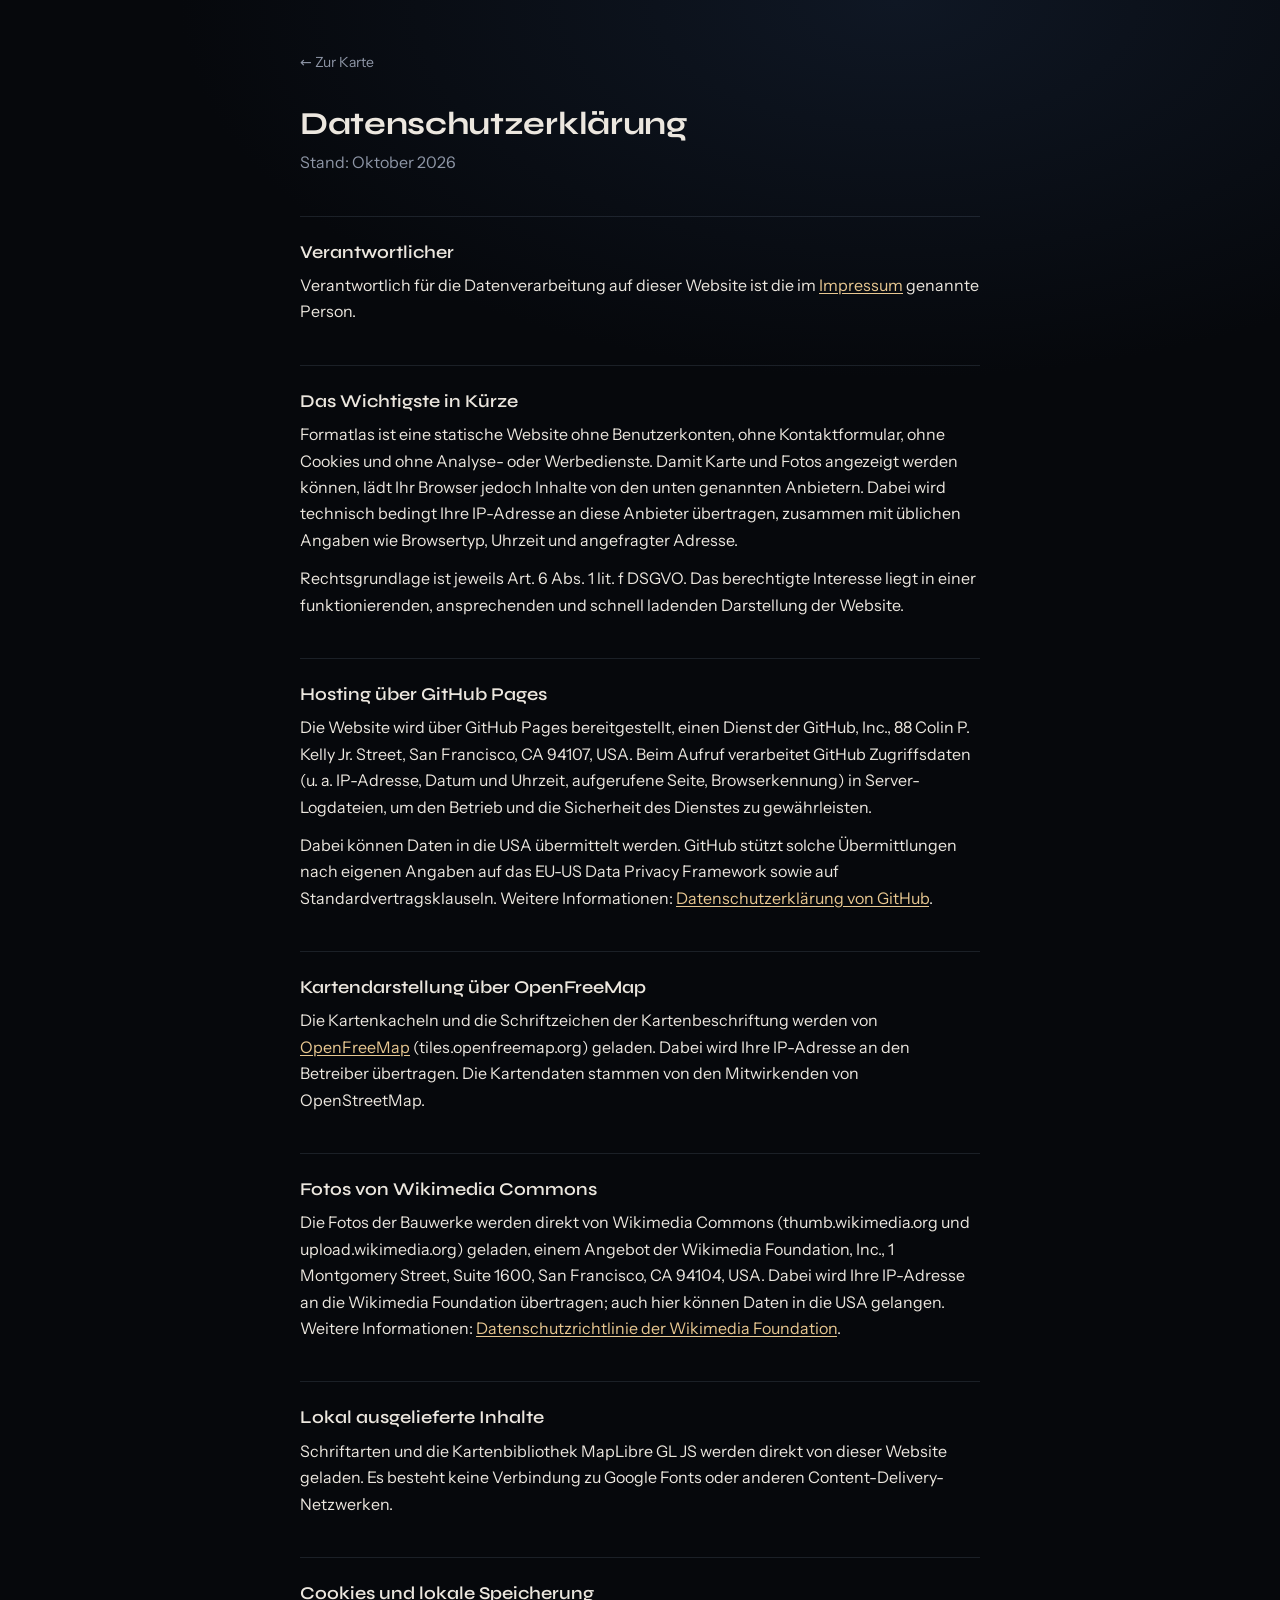
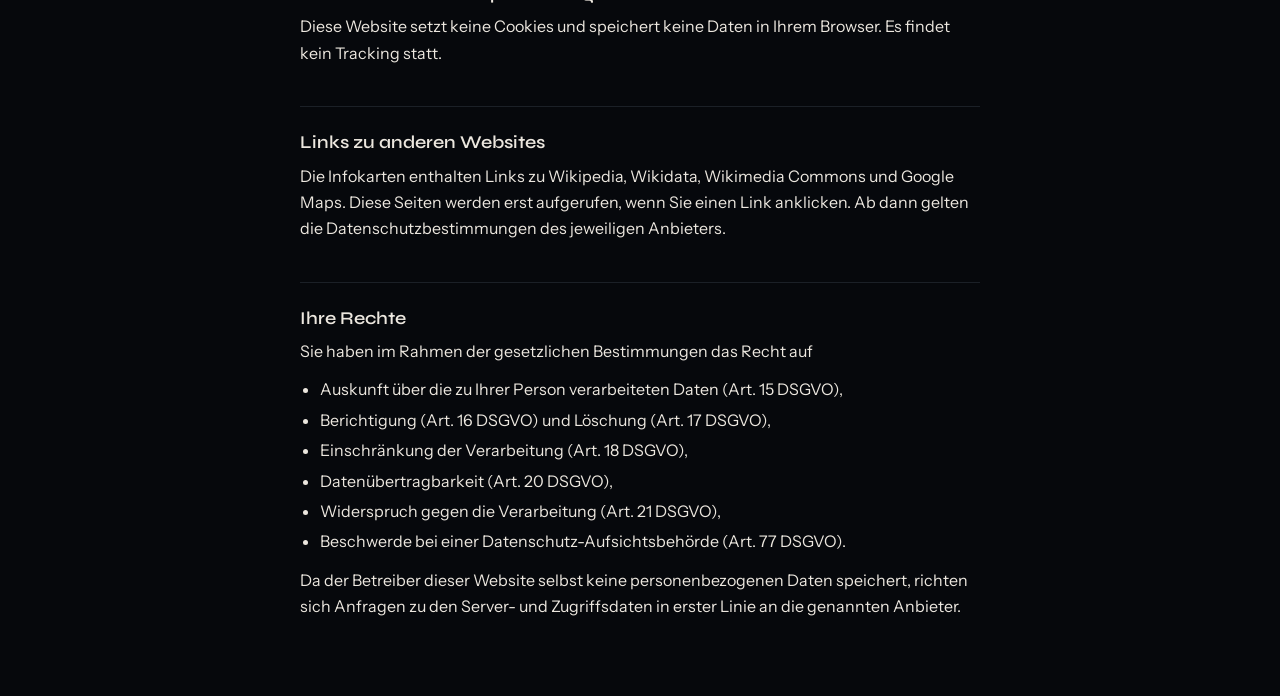
==== datenschutz.html @ 7c74ab6d "Formatlas: interaktive Architekturkarte 216 Bauten von 11 Architekten und Büros auf einem 3D-Globus " ====
<!doctype html>
<html lang="de">
<head>
  <meta charset="utf-8">
  <meta name="viewport" content="width=device-width, initial-scale=1">
  <title>Datenschutz · Formatlas</title>
  <meta name="robots" content="noindex">
  <meta name="theme-color" content="#06080c">
  <link rel="icon" href="data:image/svg+xml,%3Csvg xmlns='http://www.w3.org/2000/svg' viewBox='0 0 32 32'%3E%3Crect width='32' height='32' rx='8' fill='%230d1119'/%3E%3Ccircle cx='16' cy='16' r='9' fill='%23e9c891' opacity='.25'/%3E%3Ccircle cx='16' cy='16' r='4.5' fill='%23e9c891'/%3E%3C/svg%3E">
  <link rel="stylesheet" href="assets/legal.css">
</head>
<body>
  <main>
    <a class="back" href="./">← Zur Karte</a>
    <h1>Datenschutzerklärung</h1>
    <p class="lead">Stand: Oktober 2026</p>

    <h2>Verantwortlicher</h2>
    <p>Verantwortlich für die Datenverarbeitung auf dieser Website ist die im <a href="impressum.html">Impressum</a> genannte Person.</p>

    <h2>Das Wichtigste in Kürze</h2>
    <p>Formatlas ist eine statische Website ohne Benutzerkonten, ohne Kontaktformular, ohne Cookies und ohne Analyse- oder Werbedienste. Damit Karte und Fotos angezeigt werden können, lädt Ihr Browser jedoch Inhalte von den unten genannten Anbietern. Dabei wird technisch bedingt Ihre IP-Adresse an diese Anbieter übertragen, zusammen mit üblichen Angaben wie Browsertyp, Uhrzeit und angefragter Adresse.</p>
    <p>Rechtsgrundlage ist jeweils Art. 6 Abs. 1 lit. f DSGVO. Das berechtigte Interesse liegt in einer funktionierenden, ansprechenden und schnell ladenden Darstellung der Website.</p>

    <h2>Hosting über GitHub Pages</h2>
    <p>Die Website wird über GitHub Pages bereitgestellt, einen Dienst der GitHub, Inc., 88 Colin P. Kelly Jr. Street, San Francisco, CA 94107, USA. Beim Aufruf verarbeitet GitHub Zugriffsdaten (u. a. IP-Adresse, Datum und Uhrzeit, aufgerufene Seite, Browserkennung) in Server-Logdateien, um den Betrieb und die Sicherheit des Dienstes zu gewährleisten.</p>
    <p>Dabei können Daten in die USA übermittelt werden. GitHub stützt solche Übermittlungen nach eigenen Angaben auf das EU-US Data Privacy Framework sowie auf Standardvertragsklauseln. Weitere Informationen: <a href="https://docs.github.com/de/site-policy/privacy-policies/github-general-privacy-statement" rel="noopener">Datenschutzerklärung von GitHub</a>.</p>

    <h2>Kartendarstellung über OpenFreeMap</h2>
    <p>Die Kartenkacheln und die Schriftzeichen der Kartenbeschriftung werden von <a href="https://openfreemap.org" rel="noopener">OpenFreeMap</a> (tiles.openfreemap.org) geladen. Dabei wird Ihre IP-Adresse an den Betreiber übertragen. Die Kartendaten stammen von den Mitwirkenden von OpenStreetMap.</p>

    <h2>Fotos von Wikimedia Commons</h2>
    <p>Die Fotos der Bauwerke werden direkt von Wikimedia Commons (thumb.wikimedia.org und upload.wikimedia.org) geladen, einem Angebot der Wikimedia Foundation, Inc., 1 Montgomery Street, Suite 1600, San Francisco, CA 94104, USA. Dabei wird Ihre IP-Adresse an die Wikimedia Foundation übertragen; auch hier können Daten in die USA gelangen. Weitere Informationen: <a href="https://foundation.wikimedia.org/wiki/Policy:Privacy_policy" rel="noopener">Datenschutzrichtlinie der Wikimedia Foundation</a>.</p>

    <h2>Lokal ausgelieferte Inhalte</h2>
    <p>Schriftarten und die Kartenbibliothek MapLibre GL JS werden direkt von dieser Website geladen. Es besteht keine Verbindung zu Google Fonts oder anderen Content-Delivery-Netzwerken.</p>

    <h2>Cookies und lokale Speicherung</h2>
    <p>Diese Website setzt keine Cookies und speichert keine Daten in Ihrem Browser. Es findet kein Tracking statt.</p>

    <h2>Links zu anderen Websites</h2>
    <p>Die Infokarten enthalten Links zu Wikipedia, Wikidata, Wikimedia Commons und Google Maps. Diese Seiten werden erst aufgerufen, wenn Sie einen Link anklicken. Ab dann gelten die Datenschutzbestimmungen des jeweiligen Anbieters.</p>

    <h2>Ihre Rechte</h2>
    <p>Sie haben im Rahmen der gesetzlichen Bestimmungen das Recht auf</p>
    <ul>
      <li>Auskunft über die zu Ihrer Person verarbeiteten Daten (Art. 15 DSGVO),</li>
      <li>Berichtigung (Art. 16 DSGVO) und Löschung (Art. 17 DSGVO),</li>
      <li>Einschränkung der Verarbeitung (Art. 18 DSGVO),</li>
      <li>Datenübertragbarkeit (Art. 20 DSGVO),</li>
      <li>Widerspruch gegen die Verarbeitung (Art. 21 DSGVO),</li>
      <li>Beschwerde bei einer Datenschutz-Aufsichtsbehörde (Art. 77 DSGVO).</li>
    </ul>
    <p>Da der Betreiber dieser Website selbst keine personenbezogenen Daten speichert, richten sich Anfragen zu den Server- und Zugriffsdaten in erster Linie an die genannten Anbieter.</p>
  </main>
</body>
</html>
---- assets/legal.css ----
/* Textseiten (Impressum, Datenschutz): gleiche Farben und Schriften wie die Karte */
@font-face {
  font-family: 'Instrument Sans';
  font-weight: 400 600;
  font-display: swap;
  src: url('fonts/instrument-sans-latin.woff2') format('woff2');
  unicode-range: U+0000-00FF, U+0131, U+0152-0153, U+02BB-02BC, U+02C6, U+02DA, U+02DC, U+0304, U+0308, U+0329, U+2000-206F, U+20AC, U+2122, U+2191, U+2193, U+2212, U+2215, U+FEFF, U+FFFD;
}
@font-face {
  font-family: 'Instrument Sans';
  font-weight: 400 600;
  font-display: swap;
  src: url('fonts/instrument-sans-latin-ext.woff2') format('woff2');
  unicode-range: U+0100-02BA, U+02BD-02C5, U+02C7-02CC, U+02CE-02D7, U+02DD-02FF, U+1E00-1E9F, U+20A0-20AB, U+20AD-20C4, U+2C60-2C7F, U+A720-A7FF;
}
@font-face {
  font-family: 'Syne';
  font-weight: 500 700;
  font-display: swap;
  src: url('fonts/syne-latin.woff2') format('woff2');
  unicode-range: U+0000-00FF, U+0131, U+0152-0153, U+02BB-02BC, U+02C6, U+02DA, U+02DC, U+0304, U+0308, U+0329, U+2000-206F, U+20AC, U+2122, U+2191, U+2193, U+2212, U+2215, U+FEFF, U+FFFD;
}

:root {
  color-scheme: dark;
  --space: #06080c;
  --surface: #0f131b;
  --line: rgba(158, 176, 206, 0.14);
  --text: #ece7df;
  --muted: #8d95a5;
  --accent: #e9c891;
  --font-display: 'Syne', 'Segoe UI', system-ui, sans-serif;
  --font-ui: 'Instrument Sans', 'Segoe UI', system-ui, -apple-system, sans-serif;
}

* { box-sizing: border-box; }

body {
  margin: 0;
  padding: 48px 20px 64px;
  background: radial-gradient(80% 60% at 70% 0%, #0f1724 0%, var(--space) 70%) fixed, var(--space);
  color: var(--text);
  font: 400 1rem/1.65 var(--font-ui);
  -webkit-font-smoothing: antialiased;
}

main { max-width: 680px; margin: 0 auto; }

.back {
  display: inline-block;
  margin-bottom: 32px;
  color: var(--muted);
  font-size: 0.875rem;
  text-decoration: none;
}
.back:hover { color: var(--text); }

h1 {
  margin: 0 0 8px;
  font: 700 2rem/1.1 var(--font-display);
  letter-spacing: -0.01em;
}
.lead { margin: 0 0 40px; color: var(--muted); }

h2 {
  margin: 40px 0 8px;
  padding-top: 24px;
  border-top: 1px solid var(--line);
  font: 600 1.125rem/1.3 var(--font-display);
}

p, ul { margin: 0 0 12px; }
ul { padding-left: 20px; }
li { margin-bottom: 4px; }
a { color: var(--accent); text-underline-offset: 2px; }
address { font-style: normal; }

/* Platzhalter, die vor dem Livegang ersetzt werden müssen */
.fill {
  padding: 0 4px;
  border-radius: 4px;
  background: rgba(233, 200, 145, 0.16);
  color: var(--accent);
}

:focus-visible { outline: 2px solid var(--accent); outline-offset: 2px; }
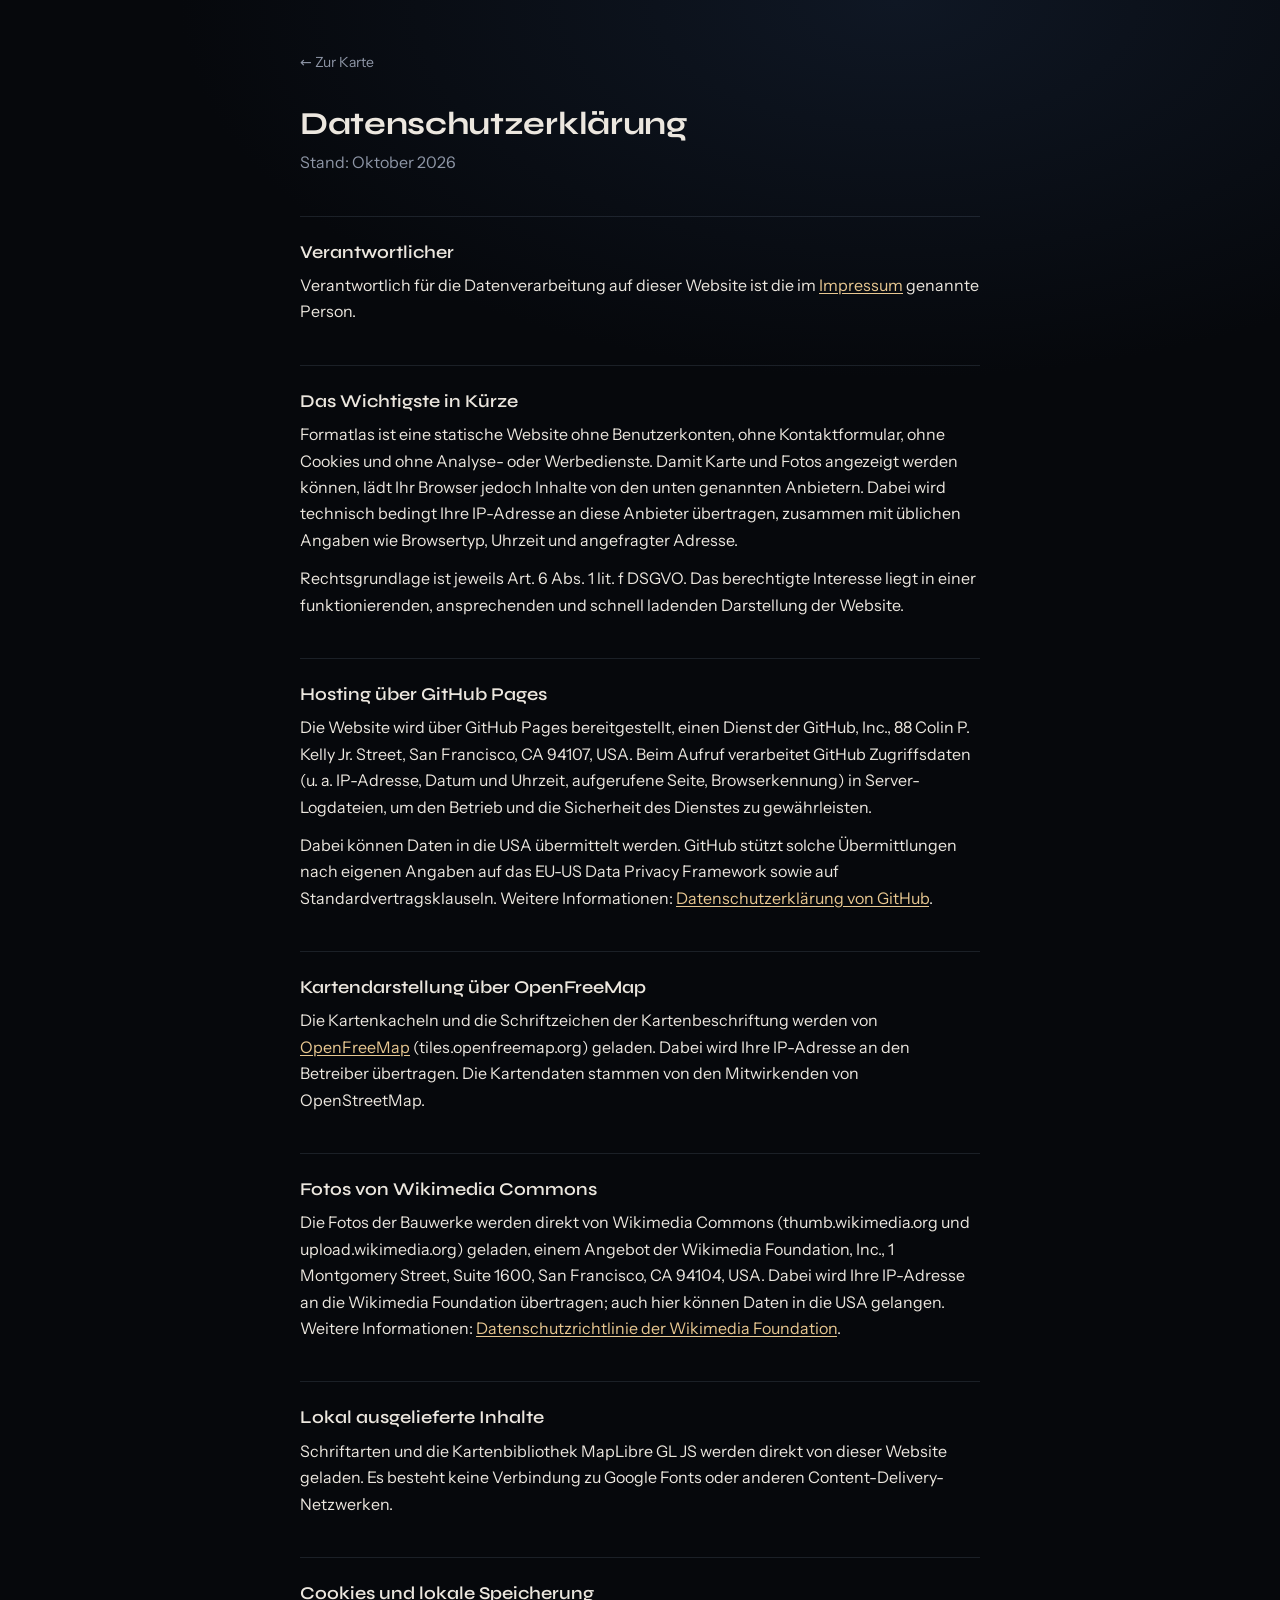
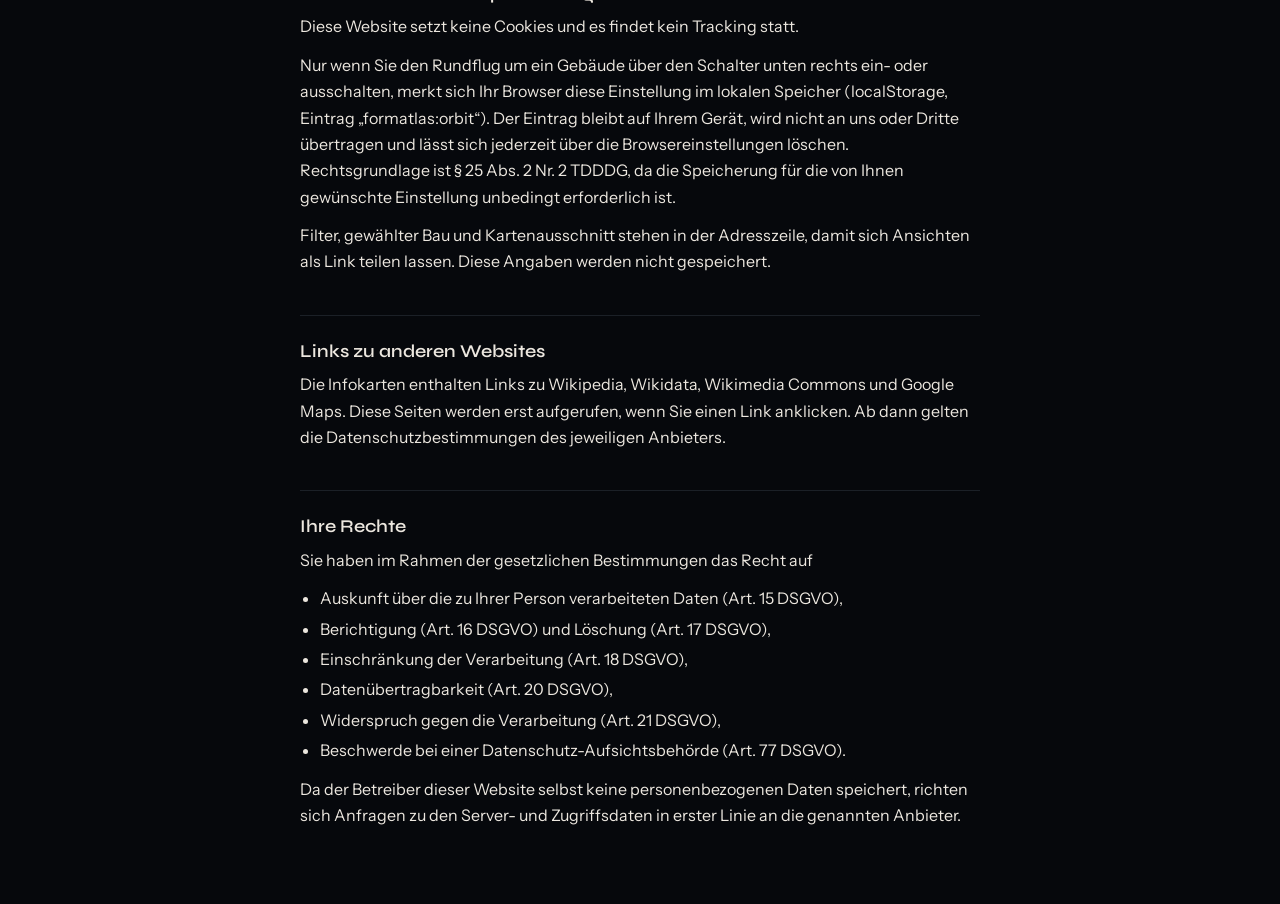
==== commit df44fc98: "Teilen per Link, Zeitleiste, Städte, Fotoansicht, Rundflug, Datenprüfung - Filter, gewählter Bau und" ====
--- a/datenschutz.html
+++ b/datenschutz.html
@@ -36,7 +36,9 @@
     <p>Schriftarten und die Kartenbibliothek MapLibre GL JS werden direkt von dieser Website geladen. Es besteht keine Verbindung zu Google Fonts oder anderen Content-Delivery-Netzwerken.</p>
 
     <h2>Cookies und lokale Speicherung</h2>
-    <p>Diese Website setzt keine Cookies und speichert keine Daten in Ihrem Browser. Es findet kein Tracking statt.</p>
+    <p>Diese Website setzt keine Cookies und es findet kein Tracking statt.</p>
+    <p>Nur wenn Sie den Rundflug um ein Gebäude über den Schalter unten rechts ein- oder ausschalten, merkt sich Ihr Browser diese Einstellung im lokalen Speicher (localStorage, Eintrag „formatlas:orbit“). Der Eintrag bleibt auf Ihrem Gerät, wird nicht an uns oder Dritte übertragen und lässt sich jederzeit über die Browsereinstellungen löschen. Rechtsgrundlage ist § 25 Abs. 2 Nr. 2 TDDDG, da die Speicherung für die von Ihnen gewünschte Einstellung unbedingt erforderlich ist.</p>
+    <p>Filter, gewählter Bau und Kartenausschnitt stehen in der Adresszeile, damit sich Ansichten als Link teilen lassen. Diese Angaben werden nicht gespeichert.</p>
 
     <h2>Links zu anderen Websites</h2>
     <p>Die Infokarten enthalten Links zu Wikipedia, Wikidata, Wikimedia Commons und Google Maps. Diese Seiten werden erst aufgerufen, wenn Sie einen Link anklicken. Ab dann gelten die Datenschutzbestimmungen des jeweiligen Anbieters.</p>
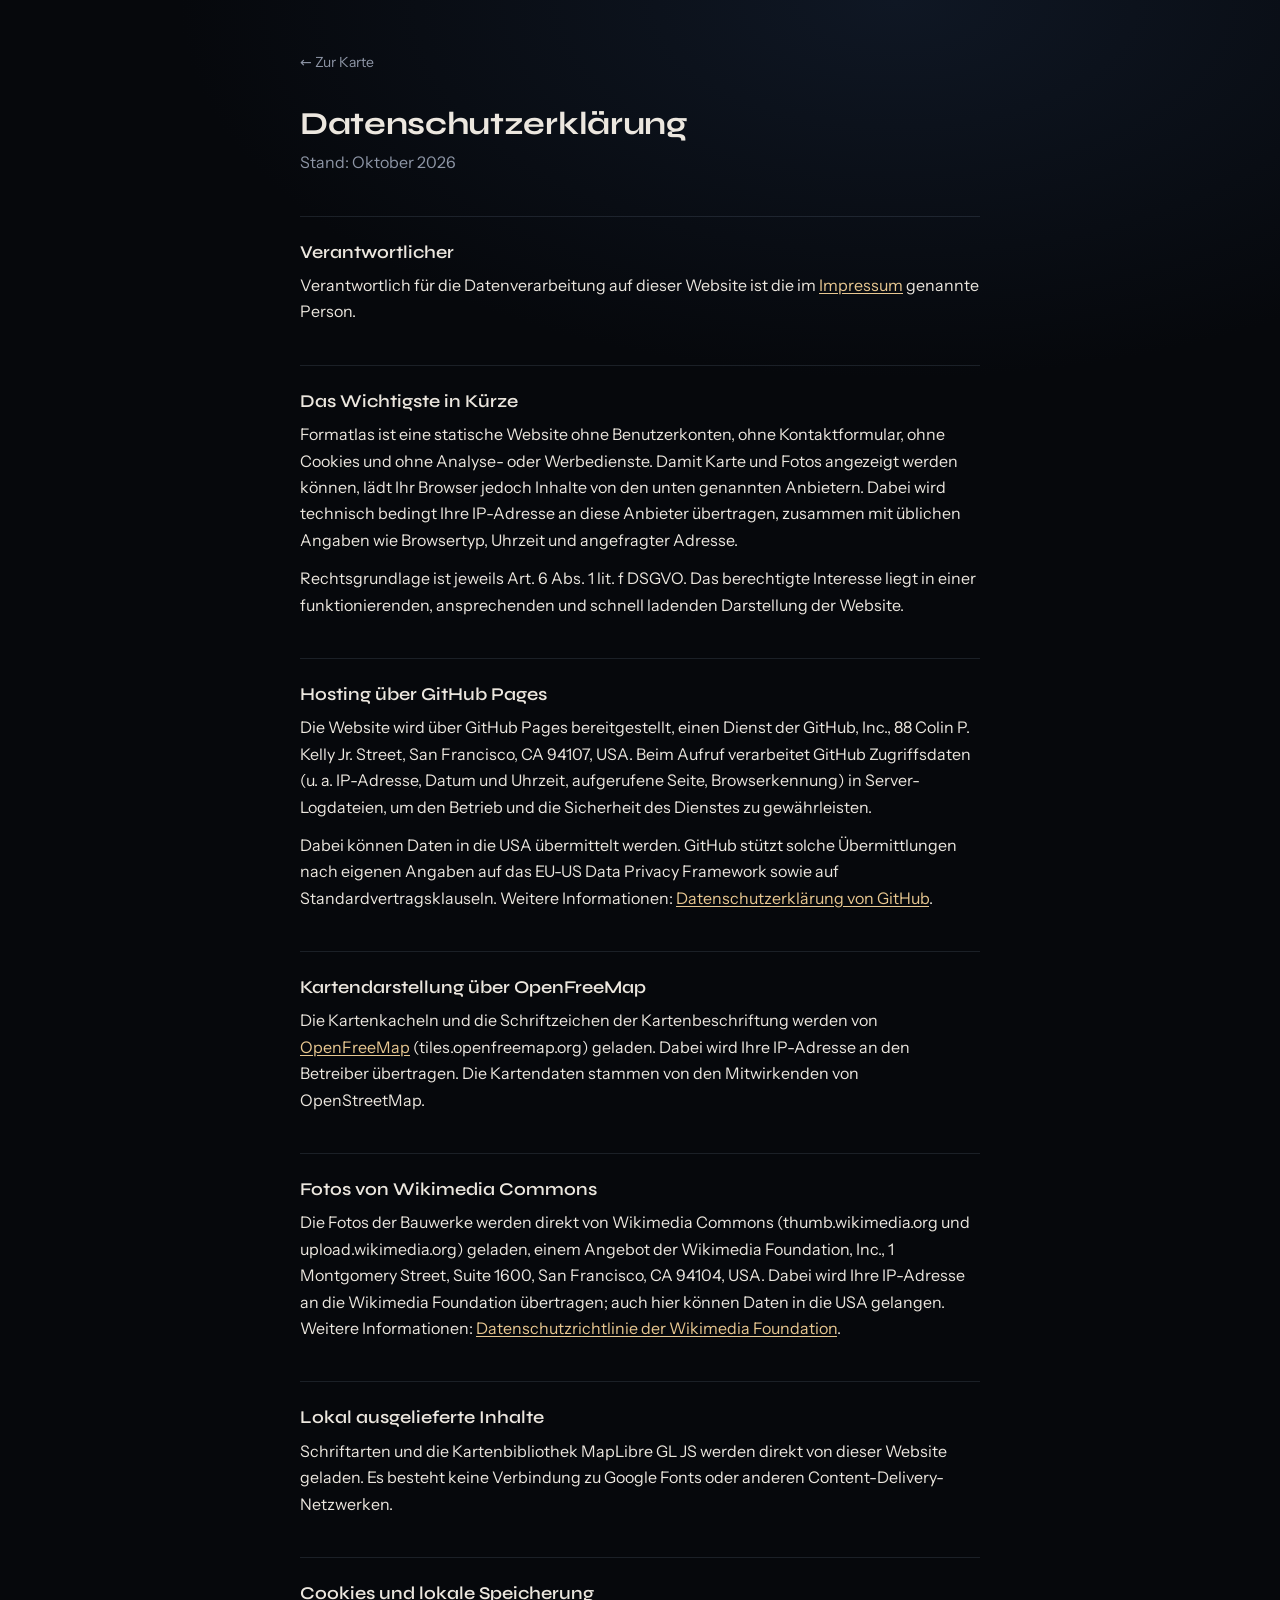
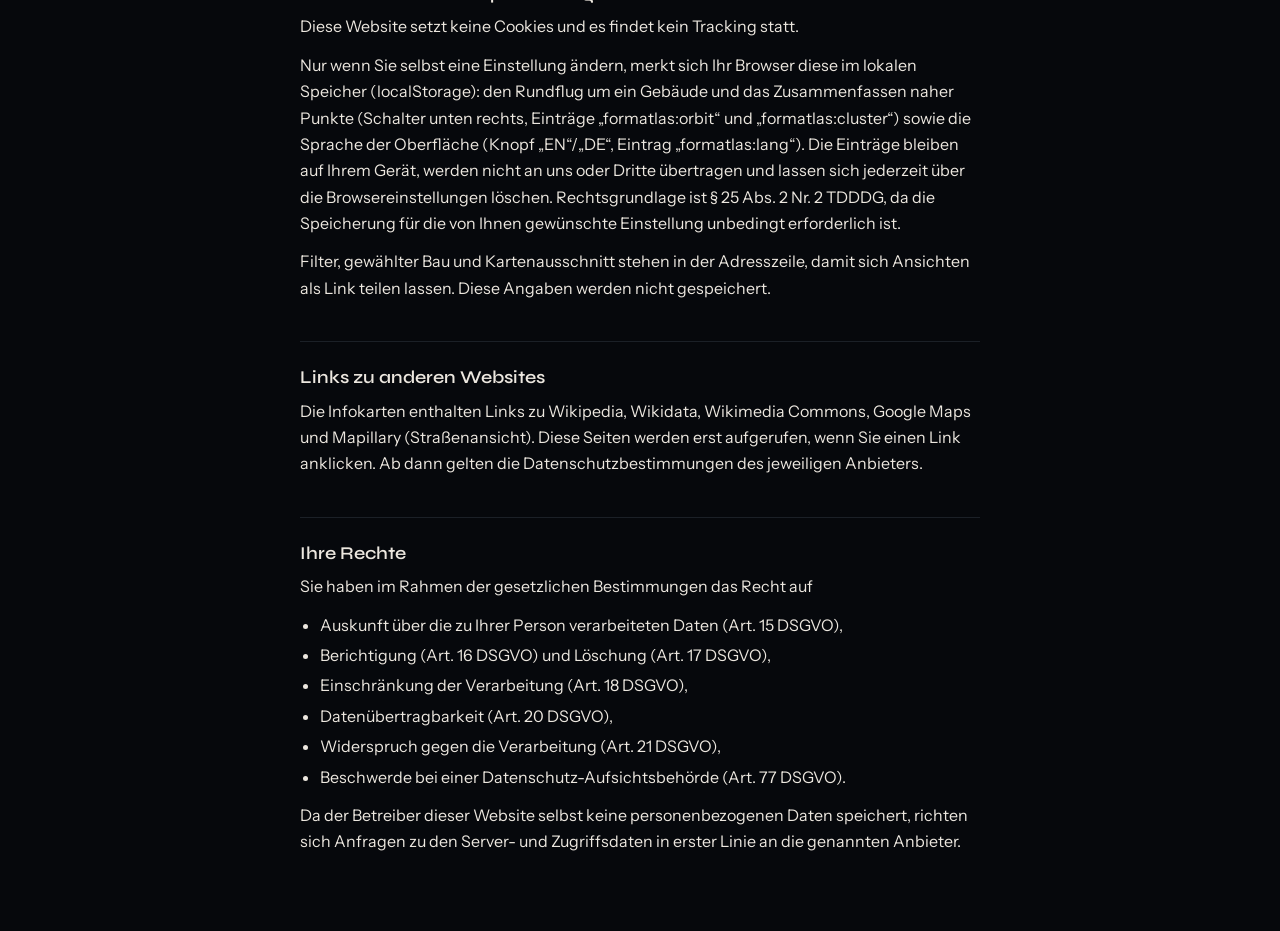
==== commit 940a56a7: "Stile, Englisch, Rundgang, Galerie, Cluster-Schalter, Randfälle - Englische Version: Oberfläche, all" ====
--- a/datenschutz.html
+++ b/datenschutz.html
@@ -37,11 +37,11 @@
 
     <h2>Cookies und lokale Speicherung</h2>
     <p>Diese Website setzt keine Cookies und es findet kein Tracking statt.</p>
-    <p>Nur wenn Sie den Rundflug um ein Gebäude über den Schalter unten rechts ein- oder ausschalten, merkt sich Ihr Browser diese Einstellung im lokalen Speicher (localStorage, Eintrag „formatlas:orbit“). Der Eintrag bleibt auf Ihrem Gerät, wird nicht an uns oder Dritte übertragen und lässt sich jederzeit über die Browsereinstellungen löschen. Rechtsgrundlage ist § 25 Abs. 2 Nr. 2 TDDDG, da die Speicherung für die von Ihnen gewünschte Einstellung unbedingt erforderlich ist.</p>
+    <p>Nur wenn Sie selbst eine Einstellung ändern, merkt sich Ihr Browser diese im lokalen Speicher (localStorage): den Rundflug um ein Gebäude und das Zusammenfassen naher Punkte (Schalter unten rechts, Einträge „formatlas:orbit“ und „formatlas:cluster“) sowie die Sprache der Oberfläche (Knopf „EN“/„DE“, Eintrag „formatlas:lang“). Die Einträge bleiben auf Ihrem Gerät, werden nicht an uns oder Dritte übertragen und lassen sich jederzeit über die Browsereinstellungen löschen. Rechtsgrundlage ist § 25 Abs. 2 Nr. 2 TDDDG, da die Speicherung für die von Ihnen gewünschte Einstellung unbedingt erforderlich ist.</p>
     <p>Filter, gewählter Bau und Kartenausschnitt stehen in der Adresszeile, damit sich Ansichten als Link teilen lassen. Diese Angaben werden nicht gespeichert.</p>
 
     <h2>Links zu anderen Websites</h2>
-    <p>Die Infokarten enthalten Links zu Wikipedia, Wikidata, Wikimedia Commons und Google Maps. Diese Seiten werden erst aufgerufen, wenn Sie einen Link anklicken. Ab dann gelten die Datenschutzbestimmungen des jeweiligen Anbieters.</p>
+    <p>Die Infokarten enthalten Links zu Wikipedia, Wikidata, Wikimedia Commons, Google Maps und Mapillary (Straßenansicht). Diese Seiten werden erst aufgerufen, wenn Sie einen Link anklicken. Ab dann gelten die Datenschutzbestimmungen des jeweiligen Anbieters.</p>
 
     <h2>Ihre Rechte</h2>
     <p>Sie haben im Rahmen der gesetzlichen Bestimmungen das Recht auf</p>
